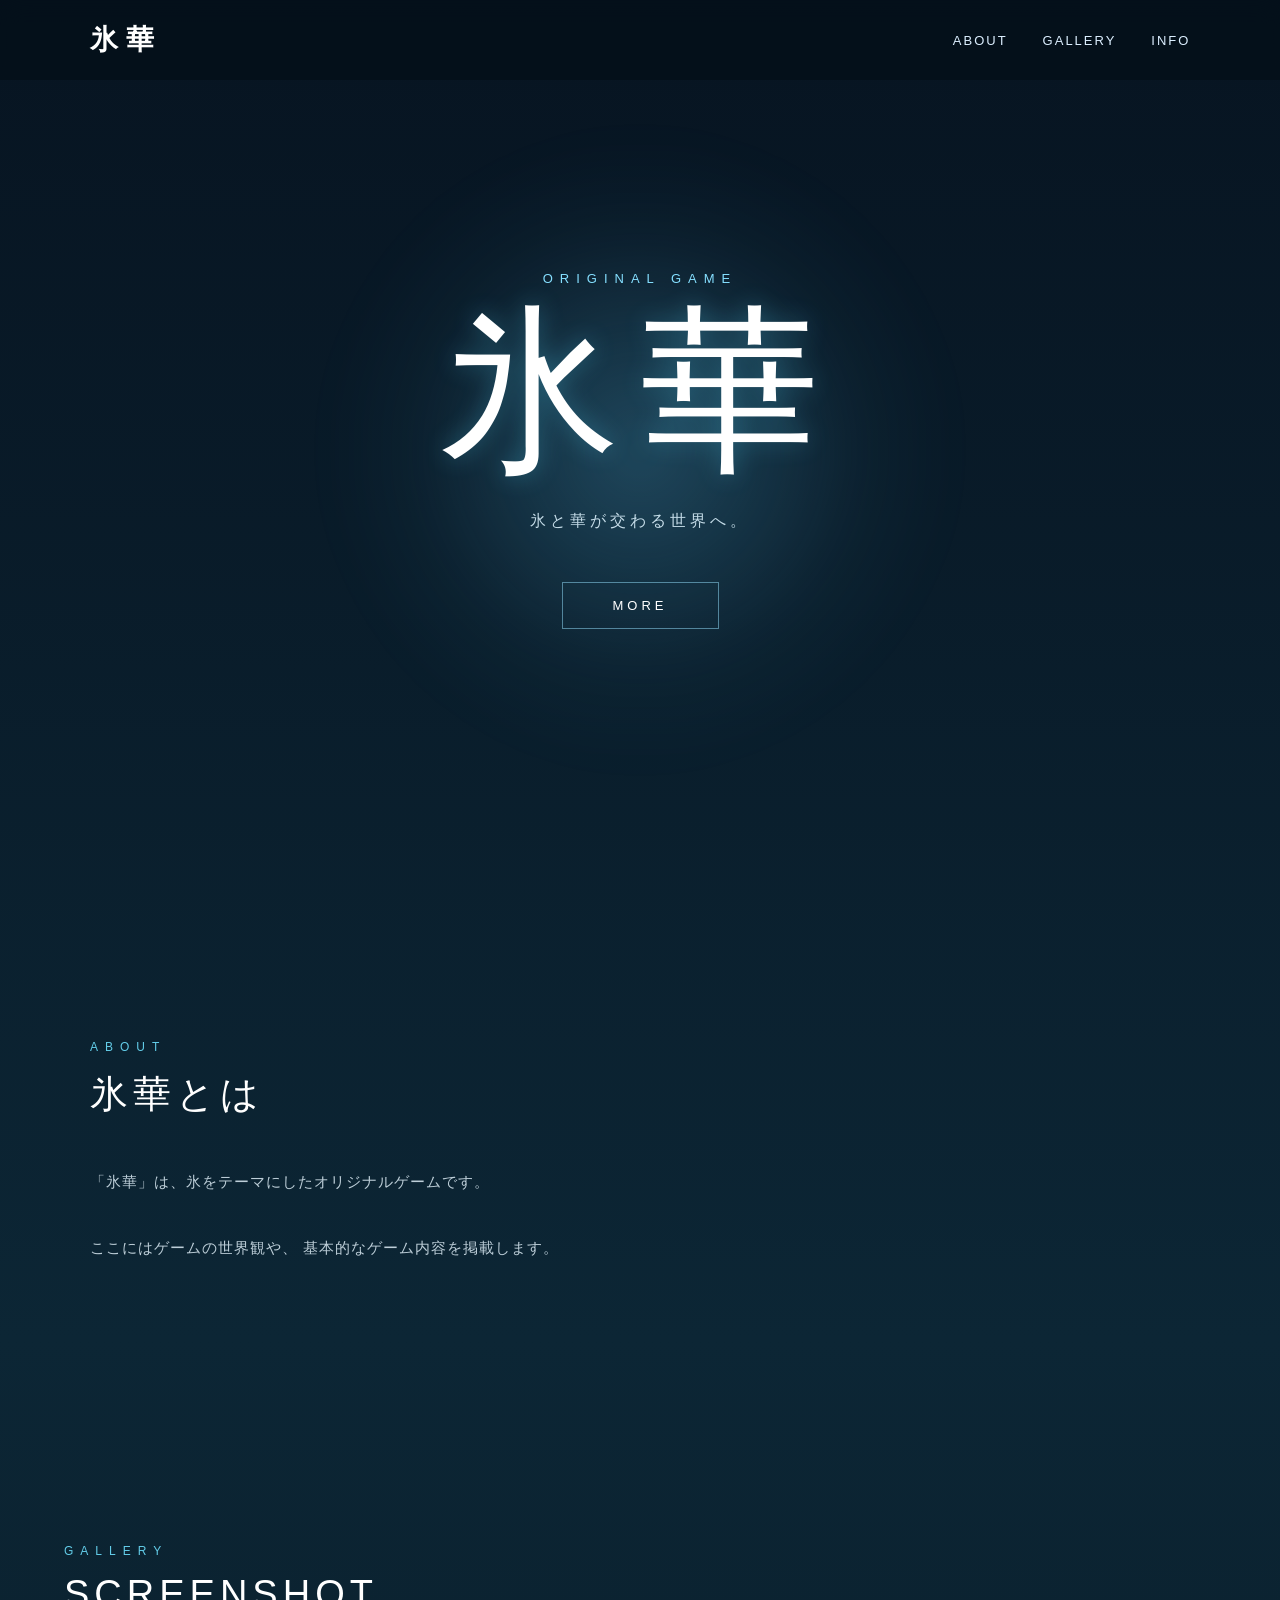
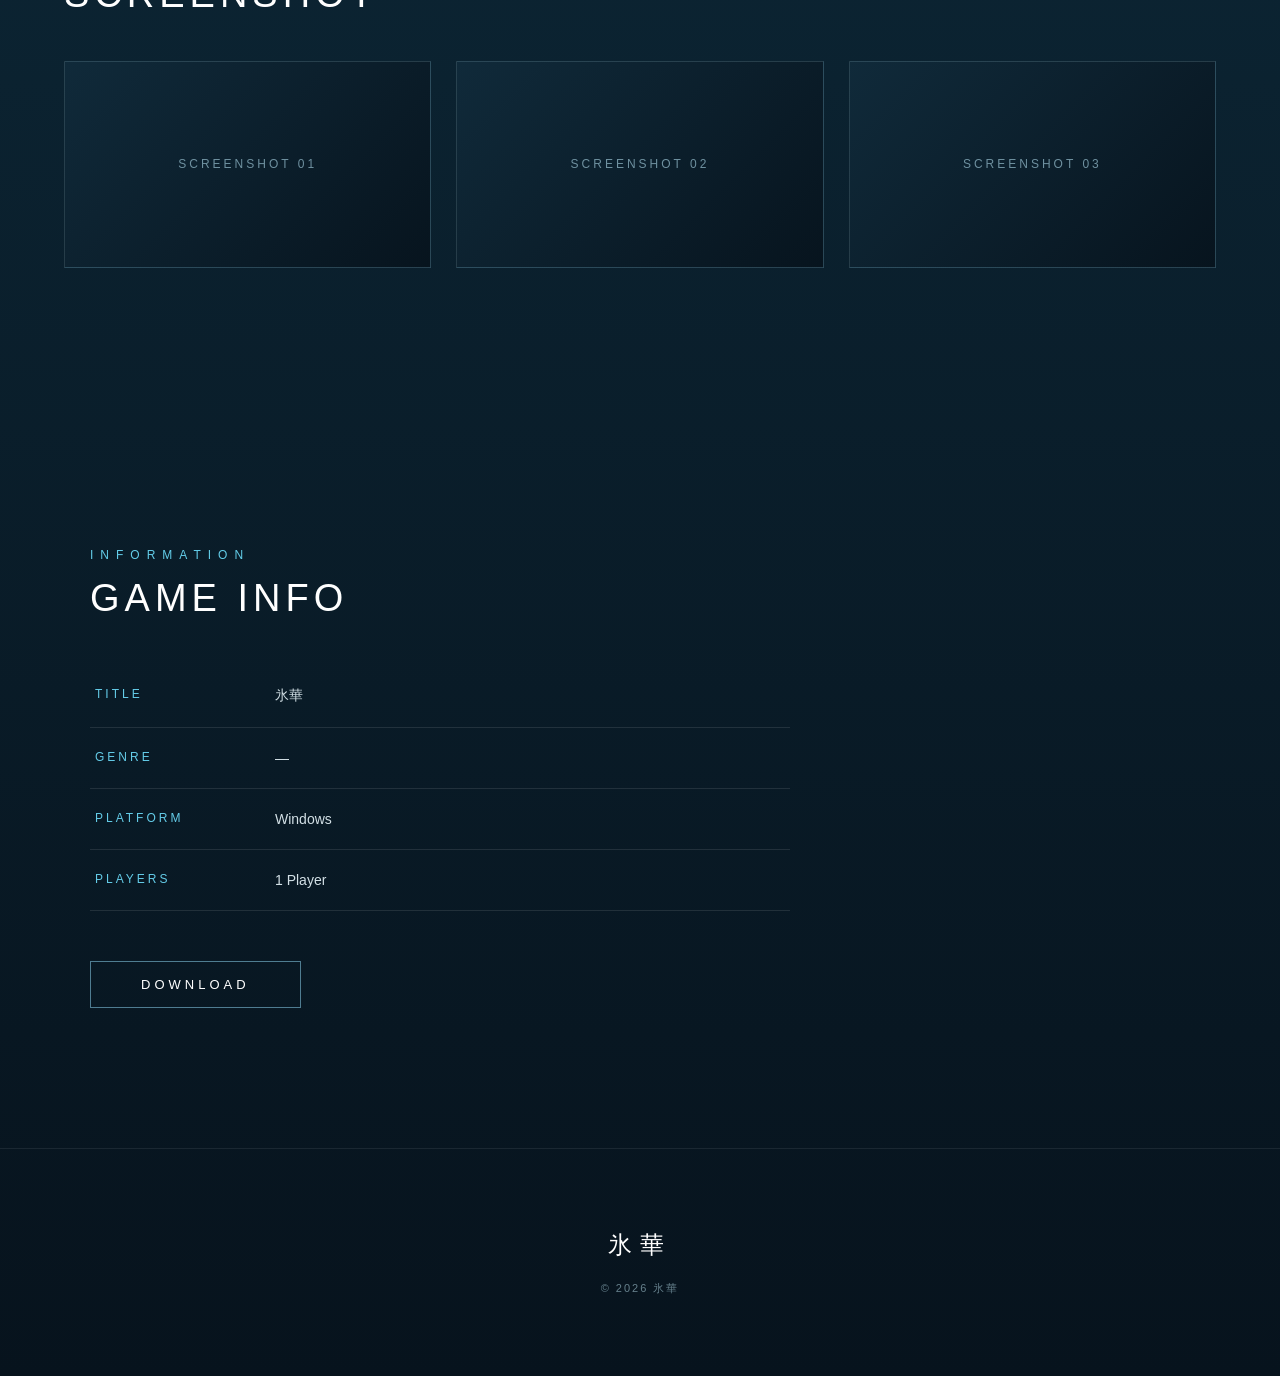
==== index.html @ 0c7f2f8b "Add files via upload" ====
<!DOCTYPE html>
<html lang="ja">
<head>
    <meta charset="UTF-8">
    <meta name="viewport" content="width=device-width, initial-scale=1.0">
    <title>氷華 | Official Website</title>
    <link rel="stylesheet" href="style.css">
</head>
<body>

    <header class="header">
        <div class="logo">氷華</div>

        <nav class="nav">
            <a href="#about">ABOUT</a>
            <a href="#gallery">GALLERY</a>
            <a href="#information">INFO</a>
        </nav>
    </header>

    <main>

        <section class="hero">
            <div class="hero-content">
                <p class="hero-subtitle">ORIGINAL GAME</p>

                <h1>氷華</h1>

                <p class="hero-description">
                    氷と華が交わる世界へ。
                </p>

                <a class="main-button" href="#about">
                    MORE
                </a>
            </div>
        </section>

        <section id="about" class="section">
            <p class="section-subtitle">ABOUT</p>

            <h2>氷華とは</h2>

            <p class="section-text">
                「氷華」は、氷をテーマにしたオリジナルゲームです。
                <br><br>
                ここにはゲームの世界観や、
                基本的なゲーム内容を掲載します。
            </p>
        </section>

        <section id="gallery" class="section gallery-section">
            <p class="section-subtitle">GALLERY</p>

            <h2>SCREENSHOT</h2>

            <div class="gallery">
                <div class="gallery-item">
                    SCREENSHOT 01
                </div>

                <div class="gallery-item">
                    SCREENSHOT 02
                </div>

                <div class="gallery-item">
                    SCREENSHOT 03
                </div>
            </div>
        </section>

        <section id="information" class="section">
            <p class="section-subtitle">INFORMATION</p>

            <h2>GAME INFO</h2>

            <div class="info-table">

                <div class="info-row">
                    <span>TITLE</span>
                    <p>氷華</p>
                </div>

                <div class="info-row">
                    <span>GENRE</span>
                    <p>―</p>
                </div>

                <div class="info-row">
                    <span>PLATFORM</span>
                    <p>Windows</p>
                </div>

                <div class="info-row">
                    <span>PLAYERS</span>
                    <p>1 Player</p>
                </div>

            </div>

            <a href="#" class="download-button">
                DOWNLOAD
            </a>
        </section>

    </main>

    <footer>
        <h2>氷華</h2>
        <p>© 2026 氷華</p>
    </footer>

    <script src="script.js"></script>
</body>
</html>
---- style.css ----
* {
    margin: 0;
    padding: 0;
    box-sizing: border-box;
}

html {
    scroll-behavior: smooth;
}

body {
    font-family:
        "Yu Gothic",
        "YuGothic",
        "Hiragino Kaku Gothic ProN",
        sans-serif;

    color: #ffffff;

    background:
        linear-gradient(
            180deg,
            #071421 0%,
            #0c2635 45%,
            #07131d 100%
        );

    min-height: 100vh;
}

.header {
    position: fixed;
    top: 0;
    left: 0;

    width: 100%;
    height: 80px;

    padding: 0 7%;

    display: flex;
    align-items: center;
    justify-content: space-between;

    background: rgba(5, 15, 25, 0.75);

    backdrop-filter: blur(12px);

    z-index: 1000;
}

.logo {
    font-size: 28px;
    font-weight: bold;
    letter-spacing: 8px;
}

.nav {
    display: flex;
    gap: 35px;
}

.nav a {
    color: #dcefff;
    text-decoration: none;
    font-size: 13px;
    letter-spacing: 2px;
    transition: color 0.3s ease;
}

.nav a:hover {
    color: #8fe7ff;
}

.hero {
    height: 100vh;
    min-height: 650px;

    display: flex;
    align-items: center;
    justify-content: center;

    text-align: center;

    position: relative;
    overflow: hidden;
}

.hero::before {
    content: "";

    position: absolute;

    width: 650px;
    height: 650px;

    border-radius: 50%;

    background:
        radial-gradient(
            circle,
            rgba(100, 210, 255, 0.25),
            rgba(100, 210, 255, 0.03) 50%,
            transparent 70%
        );

    filter: blur(20px);
}

.hero-content {
    position: relative;
    z-index: 1;
}

.hero-subtitle {
    margin-bottom: 15px;

    color: #85dfff;

    font-size: 13px;
    letter-spacing: 7px;
}

.hero h1 {
    font-size: clamp(80px, 15vw, 180px);

    font-weight: 300;
    letter-spacing: 20px;
    line-height: 1;

    text-shadow:
        0 0 25px
        rgba(90, 220, 255, 0.3);
}

.hero-description {
    margin-top: 30px;

    color: #c5dce8;

    font-size: 16px;
    letter-spacing: 4px;
}

.main-button,
.download-button {
    display: inline-block;

    margin-top: 50px;

    padding: 15px 50px;

    border:
        1px solid
        rgba(150, 225, 255, 0.5);

    color: #ffffff;

    text-decoration: none;

    font-size: 13px;
    letter-spacing: 4px;

    transition: 0.3s ease;
}

.main-button:hover,
.download-button:hover {
    color: #071421;

    background: #a7eaff;

    box-shadow:
        0 0 30px
        rgba(100, 220, 255, 0.4);
}

.section {
    width: min(1100px, 90%);

    margin: 0 auto;

    padding: 140px 0;
}

.section-subtitle {
    margin-bottom: 15px;

    color: #63cde9;

    font-size: 12px;
    letter-spacing: 7px;
}

.section h2 {
    margin-bottom: 45px;

    font-size: 38px;
    font-weight: 400;
    letter-spacing: 5px;
}

.section-text {
    max-width: 700px;

    color: #bdced8;

    font-size: 15px;
    line-height: 2.2;
    letter-spacing: 1px;
}

.gallery-section {
    width: 100%;

    padding-left: 5%;
    padding-right: 5%;
}

.gallery {
    display: grid;

    grid-template-columns:
        repeat(3, 1fr);

    gap: 25px;
}

.gallery-item {
    aspect-ratio: 16 / 9;

    display: flex;
    align-items: center;
    justify-content: center;

    border:
        1px solid
        rgba(160, 220, 240, 0.2);

    background:
        linear-gradient(
            135deg,
            #102a3a,
            #07141e
        );

    color: #6f91a0;

    font-size: 12px;
    letter-spacing: 3px;
}

.info-table {
    max-width: 700px;
}

.info-row {
    display: grid;

    grid-template-columns:
        180px
        1fr;

    padding: 22px 5px;

    border-bottom:
        1px solid
        rgba(255, 255, 255, 0.1);
}

.info-row span {
    color: #64cce8;

    font-size: 12px;
    letter-spacing: 3px;
}

.info-row p {
    color: #d3e0e6;
    font-size: 14px;
}

footer {
    padding: 80px 20px;

    text-align: center;

    border-top:
        1px solid
        rgba(255, 255, 255, 0.08);
}

footer h2 {
    margin-bottom: 20px;

    font-size: 24px;
    font-weight: 400;
    letter-spacing: 8px;
}

footer p {
    color: #66808c;

    font-size: 11px;
    letter-spacing: 2px;
}

@media (max-width: 700px) {

    .header {
        height: 65px;
        padding: 0 20px;
    }

    .logo {
        font-size: 20px;
        letter-spacing: 5px;
    }

    .nav {
        gap: 15px;
    }

    .nav a {
        font-size: 10px;
        letter-spacing: 1px;
    }

    .hero h1 {
        font-size: 65px;
        letter-spacing: 10px;
    }

    .hero-description {
        font-size: 13px;
        letter-spacing: 2px;
    }

    .section {
        padding: 100px 0;
    }

    .gallery {
        grid-template-columns: 1fr;
    }

    .info-row {
        grid-template-columns: 110px 1fr;
    }
}
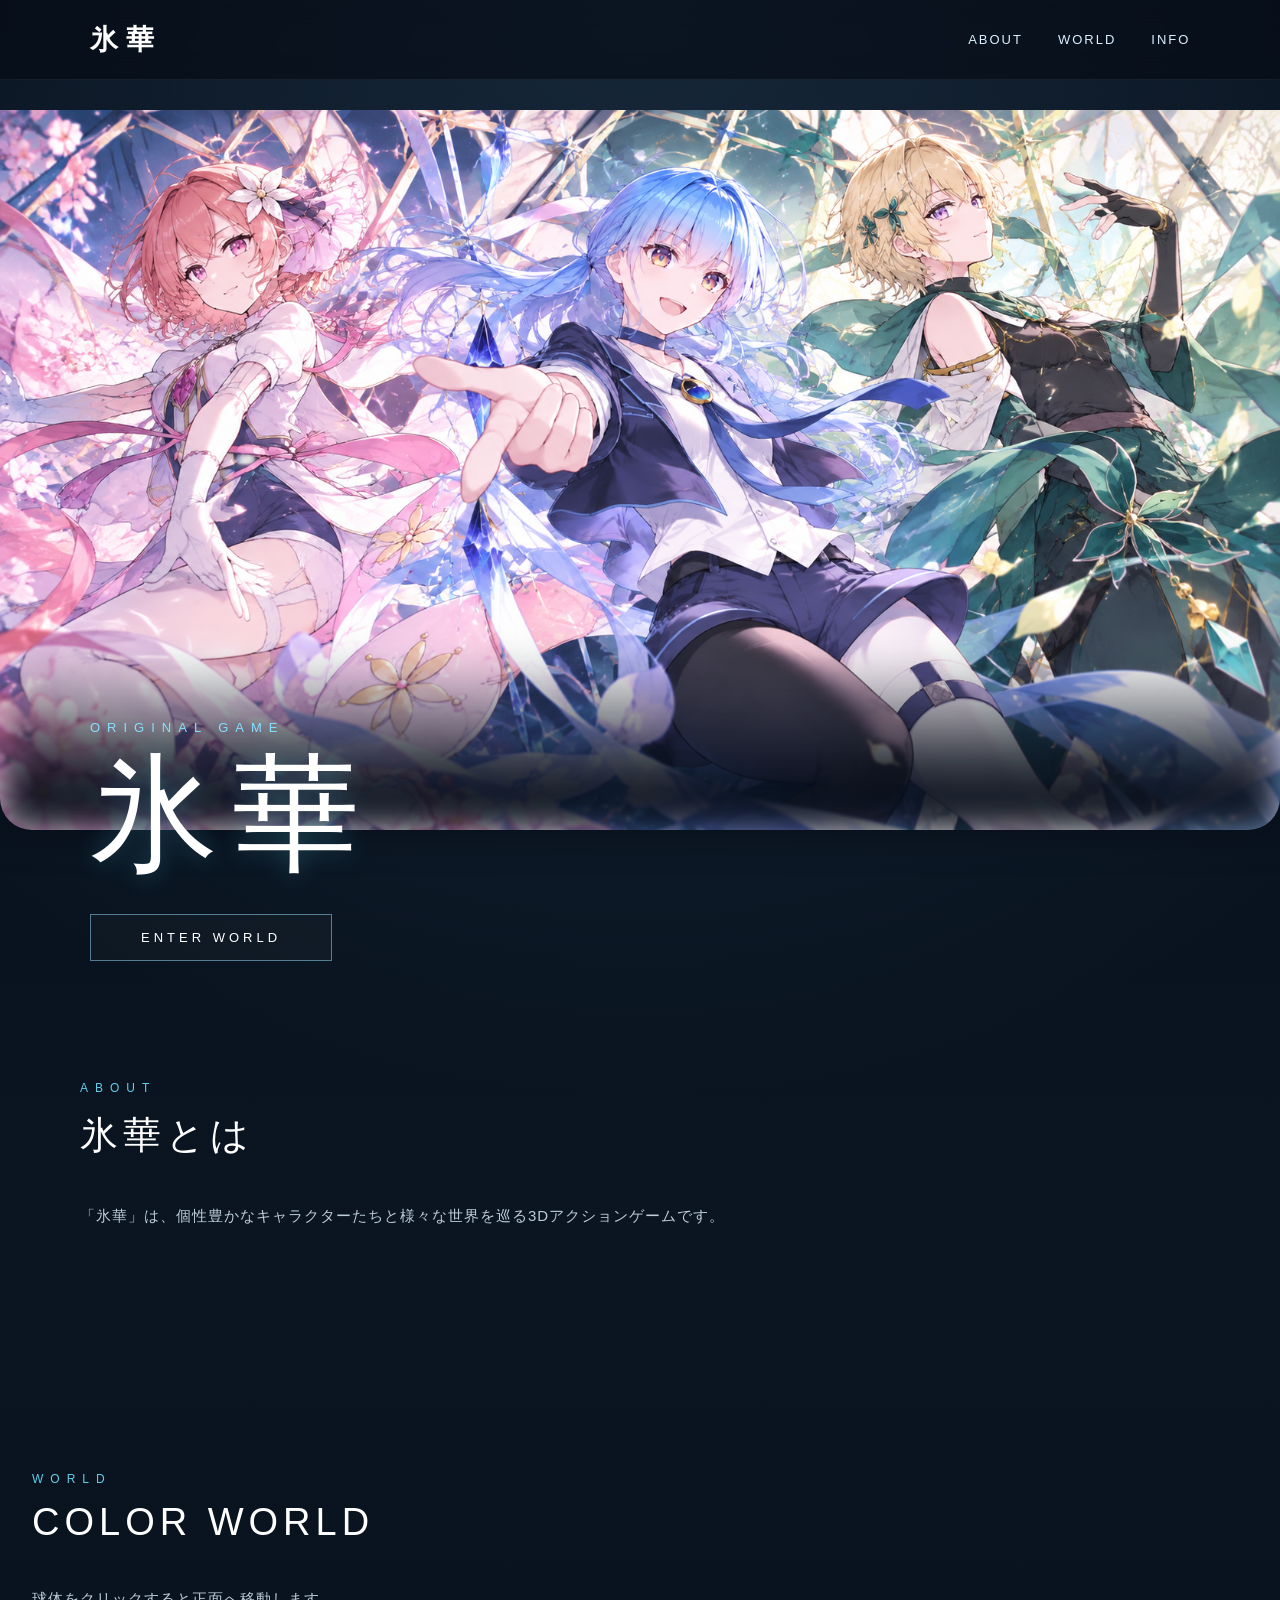
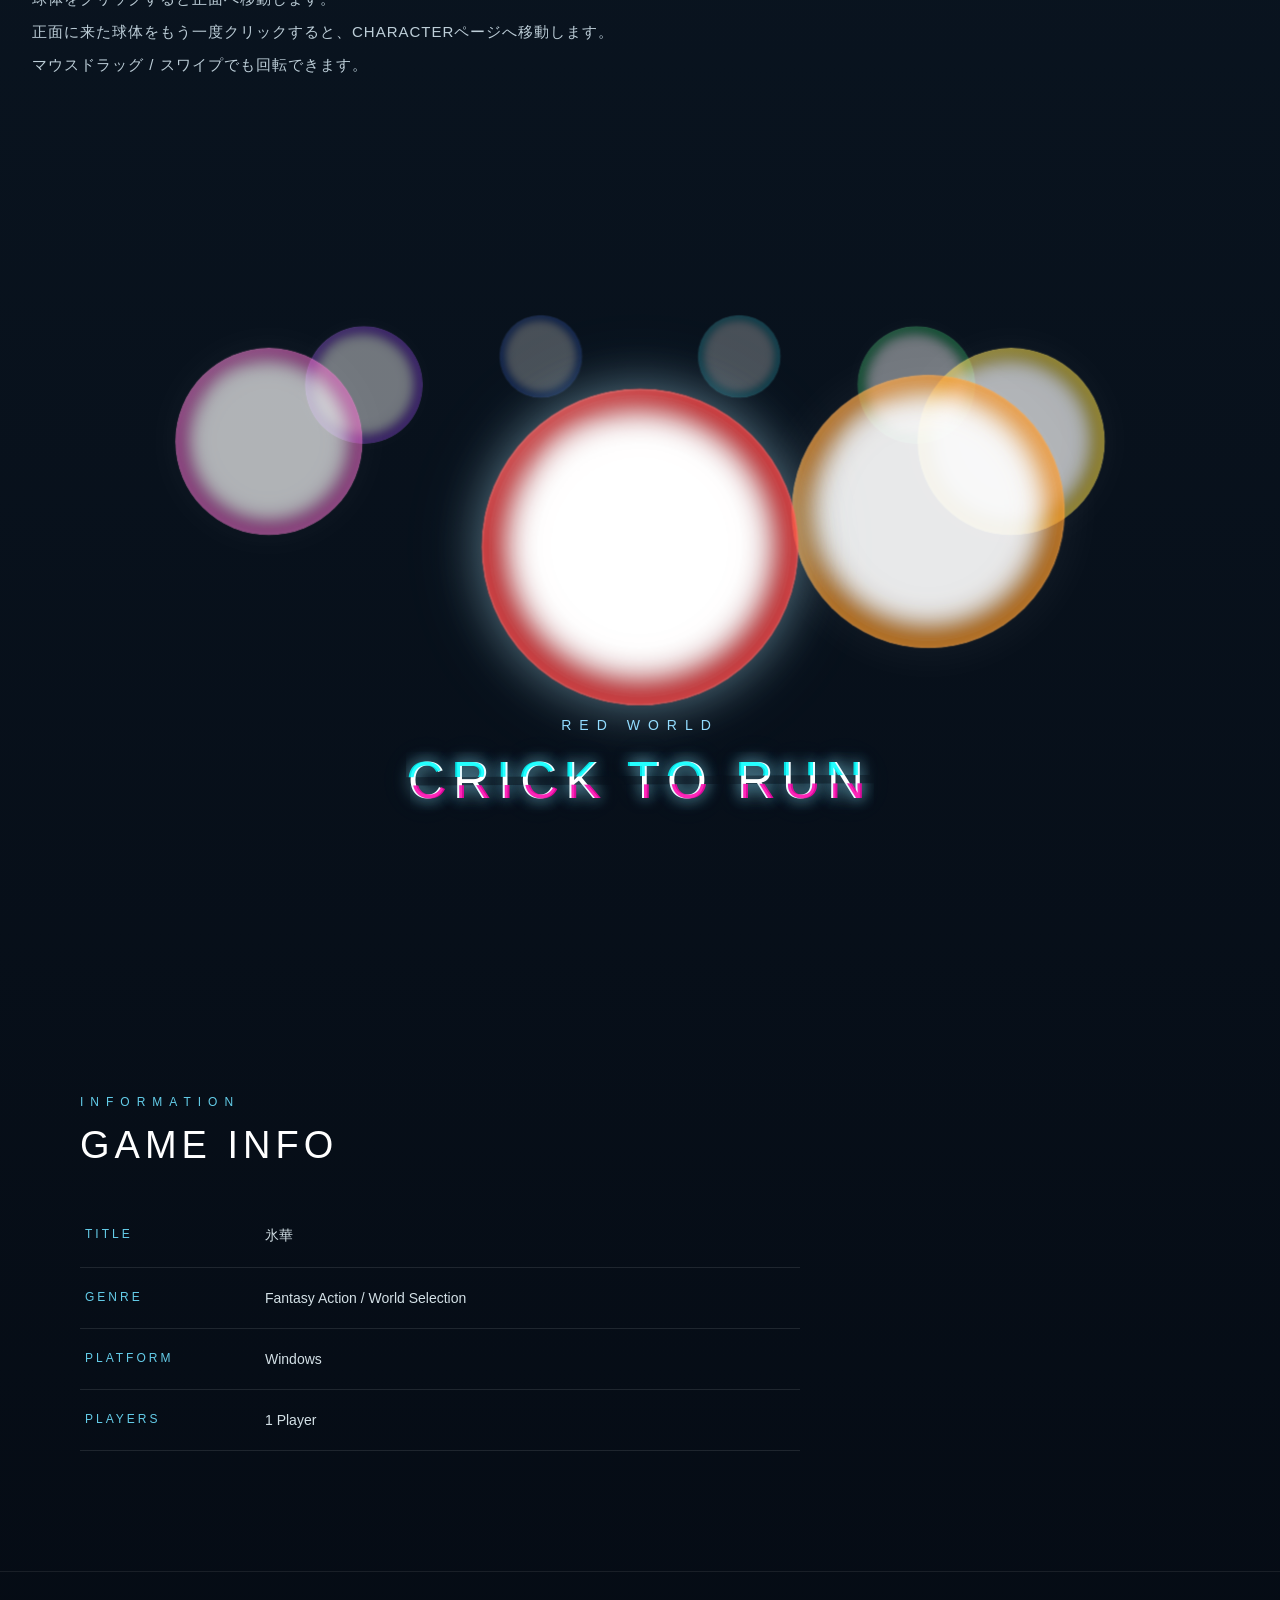
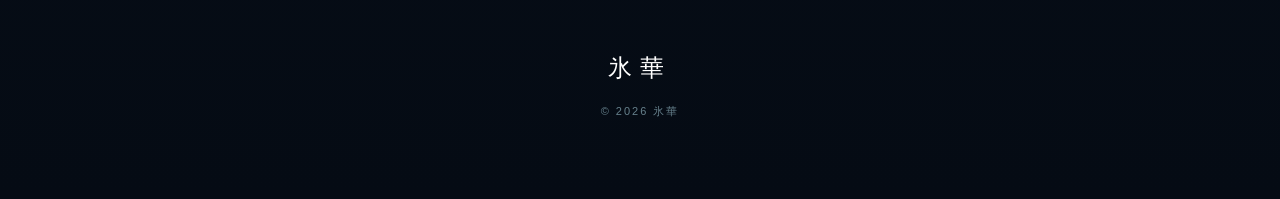
==== commit 62b04723: "Add files via upload" ====
--- a/index.html
+++ b/index.html
@@ -13,69 +13,107 @@
 
         <nav class="nav">
             <a href="#about">ABOUT</a>
-            <a href="#gallery">GALLERY</a>
+            <a href="#world">WORLD</a>
             <a href="#information">INFO</a>
         </nav>
     </header>
 
     <main>
 
-        <section class="hero">
-            <div class="hero-content">
+        <section class="top-visual">
+            <div class="top-visual-inner">
+                <img
+                    src="assets/hero_cast.png"
+                    alt="氷華 キャラクタービジュアル"
+                    class="top-visual-image"
+                >
+            </div>
+
+            <div class="top-visual-copy">
                 <p class="hero-subtitle">ORIGINAL GAME</p>
-
                 <h1>氷華</h1>
-
-                <p class="hero-description">
-                    氷と華が交わる世界へ。
-                </p>
-
-                <a class="main-button" href="#about">
-                    MORE
-                </a>
+                <a class="main-button" href="#world">ENTER WORLD</a>
             </div>
         </section>
 
         <section id="about" class="section">
             <p class="section-subtitle">ABOUT</p>
-
             <h2>氷華とは</h2>
 
             <p class="section-text">
-                「氷華」は、氷をテーマにしたオリジナルゲームです。
-                <br><br>
-                ここにはゲームの世界観や、
-                基本的なゲーム内容を掲載します。
+                「氷華」は、個性豊かなキャラクターたちと様々な世界を巡る3Dアクションゲームです。
             </p>
         </section>
 
-        <section id="gallery" class="section gallery-section">
-            <p class="section-subtitle">GALLERY</p>
+        <section id="world" class="section world-section">
+            <p class="section-subtitle">WORLD</p>
+            <h2>COLOR WORLD</h2>
 
-            <h2>SCREENSHOT</h2>
+            <p class="section-text world-guide">
+                球体をクリックすると正面へ移動します。<br>
+                正面に来た球体をもう一度クリックすると、CHARACTERページへ移動します。<br>
+                マウスドラッグ / スワイプでも回転できます。
+            </p>
 
-            <div class="gallery">
-                <div class="gallery-item">
-                    SCREENSHOT 01
+            <div class="world-stage">
+
+                <div class="world-ring-wrap" id="worldRingWrap">
+                    <div class="world-ring" id="worldRing">
+
+                        <button class="world-item" data-index="0" data-world="red" data-color-name="RED" type="button">
+                            <span class="world-color red"></span>
+                        </button>
+
+                        <button class="world-item" data-index="1" data-world="orange" data-color-name="ORANGE" type="button">
+                            <span class="world-color orange"></span>
+                        </button>
+
+                        <button class="world-item" data-index="2" data-world="yellow" data-color-name="YELLOW" type="button">
+                            <span class="world-color yellow"></span>
+                        </button>
+
+                        <button class="world-item" data-index="3" data-world="green" data-color-name="GREEN" type="button">
+                            <span class="world-color green"></span>
+                        </button>
+
+                        <button class="world-item" data-index="4" data-world="water" data-color-name="WATER" type="button">
+                            <span class="world-color water"></span>
+                        </button>
+
+                        <button class="world-item" data-index="5" data-world="blue" data-color-name="BLUE" type="button">
+                            <span class="world-color blue"></span>
+                        </button>
+
+                        <button class="world-item" data-index="6" data-world="purple" data-color-name="PURPLE" type="button">
+                            <span class="world-color purple"></span>
+                        </button>
+
+                        <button class="world-item" data-index="7" data-world="pink" data-color-name="PINK" type="button">
+                            <span class="world-color pink"></span>
+                        </button>
+
+                        <button class="world-item" data-index="8" data-world="clear" data-color-name="CLEAR" type="button">
+                            <span class="world-color clear"></span>
+                        </button>
+
+                    </div>
                 </div>
 
-                <div class="gallery-item">
-                    SCREENSHOT 02
-                </div>
+                <div class="world-ui">
+                    <p class="world-selected-label" id="worldSelectedLabel">RED WORLD</p>
 
-                <div class="gallery-item">
-                    SCREENSHOT 03
+                    <div class="glitch-wrap" id="glitchWrap">
+                        <p class="glitch-text" data-text="Crick to Run">Crick to Run</p>
+                    </div>
                 </div>
             </div>
         </section>
 
         <section id="information" class="section">
             <p class="section-subtitle">INFORMATION</p>
-
             <h2>GAME INFO</h2>
 
             <div class="info-table">
-
                 <div class="info-row">
                     <span>TITLE</span>
                     <p>氷華</p>
@@ -83,7 +121,7 @@
 
                 <div class="info-row">
                     <span>GENRE</span>
-                    <p>―</p>
+                    <p>Fantasy Action / World Selection</p>
                 </div>
 
                 <div class="info-row">
@@ -95,12 +133,7 @@
                     <span>PLAYERS</span>
                     <p>1 Player</p>
                 </div>
-
             </div>
-
-            <a href="#" class="download-button">
-                DOWNLOAD
-            </a>
         </section>
 
     </main>
--- a/style.css
+++ b/style.css
@@ -18,15 +18,25 @@
     color: #ffffff;
 
     background:
+        radial-gradient(
+            circle at top,
+            rgba(120, 195, 255, 0.14) 0%,
+            rgba(0, 0, 0, 0) 32%
+        ),
         linear-gradient(
             180deg,
-            #071421 0%,
-            #0c2635 45%,
-            #07131d 100%
+            #060d18 0%,
+            #0a1521 36%,
+            #050b14 100%
         );
 
     min-height: 100vh;
-}
+    overflow-x: hidden;
+}
+
+/* =========================================================
+   Header
+========================================================= */
 
 .header {
     position: fixed;
@@ -42,11 +52,11 @@
     align-items: center;
     justify-content: space-between;
 
-    background: rgba(5, 15, 25, 0.75);
-
+    background: rgba(4, 10, 18, 0.58);
     backdrop-filter: blur(12px);
 
     z-index: 1000;
+    border-bottom: 1px solid rgba(180, 220, 255, 0.08);
 }
 
 .logo {
@@ -72,205 +82,370 @@
     color: #8fe7ff;
 }
 
-.hero {
-    height: 100vh;
-    min-height: 650px;
-
-    display: flex;
-    align-items: center;
-    justify-content: center;
-
-    text-align: center;
-
-    position: relative;
+/* =========================================================
+   Top Visual
+========================================================= */
+
+.top-visual {
+    position: relative;
+    min-height: 820px;
+    padding-top: 110px;
     overflow: hidden;
 }
 
-.hero::before {
+.top-visual-inner {
+    width: min(1500px, 100%);
+    margin: 0 auto;
+    position: relative;
+}
+
+.top-visual-image {
+    display: block;
+    width: 100%;
+    height: auto;
+    object-fit: cover;
+    border-radius: 0 0 32px 32px;
+}
+
+.top-visual-inner::after {
     content: "";
-
     position: absolute;
-
-    width: 650px;
-    height: 650px;
-
-    border-radius: 50%;
-
+    left: 0;
+    right: 0;
+    bottom: -2px;
+    height: 180px;
     background:
-        radial-gradient(
-            circle,
-            rgba(100, 210, 255, 0.25),
-            rgba(100, 210, 255, 0.03) 50%,
-            transparent 70%
+        linear-gradient(
+            180deg,
+            rgba(6, 13, 24, 0) 0%,
+            rgba(6, 13, 24, 0.5) 40%,
+            rgba(6, 13, 24, 0.88) 68%,
+            rgba(6, 13, 24, 1) 100%
         );
-
-    filter: blur(20px);
-}
-
-.hero-content {
-    position: relative;
-    z-index: 1;
+    filter: blur(18px);
+    pointer-events: none;
+}
+
+.top-visual-copy {
+    position: relative;
+    z-index: 2;
+    width: min(1100px, 90%);
+    margin: -110px auto 0;
+    text-align: left;
+}
+
+.sub-visual .top-visual-copy {
+    margin-top: -95px;
 }
 
 .hero-subtitle {
     margin-bottom: 15px;
-
     color: #85dfff;
-
     font-size: 13px;
     letter-spacing: 7px;
 }
 
-.hero h1 {
-    font-size: clamp(80px, 15vw, 180px);
-
+.top-visual-copy h1 {
+    font-size: clamp(62px, 10vw, 148px);
     font-weight: 300;
-    letter-spacing: 20px;
+    letter-spacing: 14px;
     line-height: 1;
-
-    text-shadow:
-        0 0 25px
-        rgba(90, 220, 255, 0.3);
+    text-shadow: 0 0 25px rgba(90, 220, 255, 0.3);
 }
 
 .hero-description {
-    margin-top: 30px;
-
-    color: #c5dce8;
-
+    margin-top: 24px;
+    color: #d7e7ef;
     font-size: 16px;
-    letter-spacing: 4px;
-}
-
-.main-button,
-.download-button {
+    letter-spacing: 3px;
+    line-height: 2;
+}
+
+.main-button {
     display: inline-block;
-
-    margin-top: 50px;
-
+    margin-top: 36px;
     padding: 15px 50px;
-
-    border:
-        1px solid
-        rgba(150, 225, 255, 0.5);
-
+    border: 1px solid rgba(150, 225, 255, 0.5);
     color: #ffffff;
-
     text-decoration: none;
-
     font-size: 13px;
     letter-spacing: 4px;
-
     transition: 0.3s ease;
-}
-
-.main-button:hover,
-.download-button:hover {
+    background: rgba(255, 255, 255, 0.02);
+}
+
+.main-button:hover {
     color: #071421;
-
     background: #a7eaff;
-
-    box-shadow:
-        0 0 30px
-        rgba(100, 220, 255, 0.4);
-}
+    box-shadow: 0 0 30px rgba(100, 220, 255, 0.4);
+}
+
+/* =========================================================
+   Section
+========================================================= */
 
 .section {
-    width: min(1100px, 90%);
-
+    width: min(1120px, 90%);
     margin: 0 auto;
-
-    padding: 140px 0;
+    padding: 120px 0;
 }
 
 .section-subtitle {
     margin-bottom: 15px;
-
     color: #63cde9;
-
     font-size: 12px;
     letter-spacing: 7px;
 }
 
 .section h2 {
-    margin-bottom: 45px;
-
+    margin-bottom: 38px;
     font-size: 38px;
     font-weight: 400;
     letter-spacing: 5px;
 }
 
 .section-text {
-    max-width: 700px;
-
+    max-width: 820px;
     color: #bdced8;
-
     font-size: 15px;
     line-height: 2.2;
     letter-spacing: 1px;
 }
 
-.gallery-section {
+/* =========================================================
+   World
+========================================================= */
+
+.world-section {
+    width: min(1320px, 95%);
+}
+
+.world-guide {
+    margin-bottom: 40px;
+}
+
+.world-stage {
+    margin-top: 38px;
+    padding: 24px 0 10px;
+}
+
+.world-ring-wrap {
+    perspective: 1400px;
+    perspective-origin: 50% 32%;
+    height: 560px;
+    position: relative;
+    touch-action: none;
+    user-select: none;
+}
+
+.world-ring {
+    position: relative;
     width: 100%;
-
-    padding-left: 5%;
-    padding-right: 5%;
-}
-
-.gallery {
-    display: grid;
-
-    grid-template-columns:
-        repeat(3, 1fr);
-
-    gap: 25px;
-}
-
-.gallery-item {
-    aspect-ratio: 16 / 9;
-
-    display: flex;
-    align-items: center;
-    justify-content: center;
-
-    border:
-        1px solid
-        rgba(160, 220, 240, 0.2);
-
+    height: 100%;
+    transform-style: preserve-3d;
+}
+
+.world-item {
+    position: absolute;
+    left: 50%;
+    top: 50%;
+
+    width: 190px;
+    height: 190px;
+
+    margin-left: -95px;
+    margin-top: -95px;
+
+    border: none;
+    background: transparent;
+    cursor: pointer;
+
+    transition:
+        transform 0.75s ease,
+        filter 0.35s ease,
+        opacity 0.35s ease;
+}
+
+.world-item:hover {
+    filter: brightness(1.12);
+}
+
+.world-item.is-active .world-color {
+    box-shadow:
+        0 0 28px rgba(180, 235, 255, 0.42),
+        0 0 54px rgba(180, 235, 255, 0.12),
+        inset 0 0 0 1px rgba(255, 255, 255, 0.12);
+}
+
+.world-color {
+    display: block;
+    width: 100%;
+    height: 100%;
+    border-radius: 50%;
+
+    background-image: url("assets/world_orb.png");
+    background-size: cover;
+    background-position: center;
+
+    box-shadow:
+        0 0 45px rgba(255, 255, 255, 0.08),
+        inset 0 0 0 1px rgba(255, 255, 255, 0.08);
+
+    position: relative;
+    overflow: hidden;
+}
+
+.world-color::before {
+    content: "";
+    position: absolute;
+    inset: 0;
+    border-radius: 50%;
     background:
-        linear-gradient(
-            135deg,
-            #102a3a,
-            #07141e
+        radial-gradient(
+            circle at 34% 26%,
+            rgba(255, 255, 255, 0.56) 0%,
+            rgba(255, 255, 255, 0.12) 18%,
+            rgba(255, 255, 255, 0) 40%
         );
-
-    color: #6f91a0;
-
-    font-size: 12px;
-    letter-spacing: 3px;
-}
+    pointer-events: none;
+}
+
+.world-color::after {
+    content: "";
+    position: absolute;
+    inset: 0;
+    border-radius: 50%;
+    mix-blend-mode: screen;
+    opacity: 0.92;
+}
+
+.world-color.red::after {
+    background: radial-gradient(circle, rgba(255,255,255,0.12) 0%, rgba(255,76,76,0.90) 74%);
+}
+
+.world-color.orange::after {
+    background: radial-gradient(circle, rgba(255,255,255,0.12) 0%, rgba(255,155,45,0.88) 74%);
+}
+
+.world-color.yellow::after {
+    background: radial-gradient(circle, rgba(255,255,255,0.14) 0%, rgba(255,224,75,0.92) 74%);
+}
+
+.world-color.green::after {
+    background: radial-gradient(circle, rgba(255,255,255,0.12) 0%, rgba(67,212,118,0.88) 74%);
+}
+
+.world-color.water::after {
+    background: radial-gradient(circle, rgba(255,255,255,0.13) 0%, rgba(72,239,255,0.90) 74%);
+}
+
+.world-color.blue::after {
+    background: radial-gradient(circle, rgba(255,255,255,0.12) 0%, rgba(78,126,255,0.90) 74%);
+}
+
+.world-color.purple::after {
+    background: radial-gradient(circle, rgba(255,255,255,0.12) 0%, rgba(167,86,255,0.90) 74%);
+}
+
+.world-color.pink::after {
+    background: radial-gradient(circle, rgba(255,255,255,0.12) 0%, rgba(255,118,214,0.90) 74%);
+}
+
+.world-color.clear::after {
+    background: radial-gradient(circle, rgba(255,255,255,0.25) 0%, rgba(255,255,255,0.24) 45%, rgba(255,255,255,0.06) 75%);
+}
+
+.world-color.clear {
+    background-image: none;
+    box-shadow: none;
+    opacity: 0;
+}
+
+.world-color.clear::before,
+.world-color.clear::after {
+    display: none;
+}
+
+.world-ui {
+    margin-top: 12px;
+    text-align: center;
+    min-height: 128px;
+}
+
+.world-selected-label {
+    font-size: 14px;
+    letter-spacing: 8px;
+    color: #91dbff;
+    margin-bottom: 18px;
+}
+
+.glitch-wrap {
+    display: inline-block;
+    position: relative;
+    opacity: 0;
+    transform: translateY(8px);
+    pointer-events: none;
+    transition:
+        opacity 0.35s ease,
+        transform 0.35s ease;
+}
+
+.glitch-wrap.show {
+    opacity: 1;
+    transform: translateY(0);
+}
+
+.glitch-text {
+    position: relative;
+    font-size: clamp(26px, 4vw, 54px);
+    letter-spacing: 8px;
+    text-transform: uppercase;
+    color: #ffffff;
+    text-shadow:
+        0 0 15px rgba(140, 230, 255, 0.55),
+        0 0 35px rgba(140, 230, 255, 0.18);
+    animation: glitchSkew 1.6s infinite steps(2, end);
+}
+
+.glitch-text::before,
+.glitch-text::after {
+    content: attr(data-text);
+    position: absolute;
+    inset: 0;
+    pointer-events: none;
+}
+
+.glitch-text::before {
+    color: rgba(0, 255, 255, 0.85);
+    transform: translate(-2px, 0);
+    clip-path: polygon(0 0, 100% 0, 100% 40%, 0 44%);
+    animation: glitchTop 1.1s infinite steps(2, end);
+}
+
+.glitch-text::after {
+    color: rgba(255, 0, 170, 0.85);
+    transform: translate(2px, 0);
+    clip-path: polygon(0 58%, 100% 54%, 100% 100%, 0 100%);
+    animation: glitchBottom 0.95s infinite steps(2, end);
+}
+
+/* =========================================================
+   Info
+========================================================= */
 
 .info-table {
-    max-width: 700px;
+    max-width: 720px;
 }
 
 .info-row {
     display: grid;
-
-    grid-template-columns:
-        180px
-        1fr;
-
+    grid-template-columns: 180px 1fr;
     padding: 22px 5px;
-
-    border-bottom:
-        1px solid
-        rgba(255, 255, 255, 0.1);
+    border-bottom: 1px solid rgba(255, 255, 255, 0.1);
 }
 
 .info-row span {
     color: #64cce8;
-
     font-size: 12px;
     letter-spacing: 3px;
 }
@@ -280,19 +455,75 @@
     font-size: 14px;
 }
 
+/* =========================================================
+   Character
+========================================================= */
+
+.character-page .section {
+    width: min(1220px, 92%);
+}
+
+.character-intro {
+    margin-bottom: 44px;
+}
+
+.character-grid {
+    display: grid;
+    grid-template-columns: repeat(3, 1fr);
+    gap: 28px;
+}
+
+.character-card {
+    padding: 24px;
+    border: 1px solid rgba(170, 225, 255, 0.14);
+    background:
+        linear-gradient(
+            180deg,
+            rgba(12, 29, 45, 0.88),
+            rgba(7, 17, 27, 0.88)
+        );
+    backdrop-filter: blur(8px);
+    min-height: 290px;
+}
+
+.character-chip {
+    display: inline-block;
+    margin-bottom: 18px;
+    padding: 8px 14px;
+    border-radius: 999px;
+    background: rgba(120, 205, 255, 0.12);
+    border: 1px solid rgba(120, 205, 255, 0.2);
+    color: #99dbff;
+    font-size: 12px;
+    letter-spacing: 2px;
+}
+
+.character-card h3 {
+    font-size: 26px;
+    font-weight: 400;
+    letter-spacing: 3px;
+    margin-bottom: 18px;
+    line-height: 1.5;
+}
+
+.character-card p {
+    color: #bed0dc;
+    line-height: 2;
+    font-size: 14px;
+}
+
+/* =========================================================
+   Footer
+========================================================= */
+
 footer {
     padding: 80px 20px;
-
     text-align: center;
-
-    border-top:
-        1px solid
-        rgba(255, 255, 255, 0.08);
+    border-top: 1px solid rgba(255, 255, 255, 0.08);
 }
 
 footer h2 {
     margin-bottom: 20px;
-
     font-size: 24px;
     font-weight: 400;
     letter-spacing: 8px;
@@ -300,12 +531,52 @@
 
 footer p {
     color: #66808c;
-
     font-size: 11px;
     letter-spacing: 2px;
 }
 
-@media (max-width: 700px) {
+/* =========================================================
+   Animation
+========================================================= */
+
+@keyframes glitchTop {
+    0% { transform: translate(-2px, -1px); }
+    20% { transform: translate(2px, 1px); }
+    40% { transform: translate(-3px, 0px); }
+    60% { transform: translate(1px, -1px); }
+    80% { transform: translate(-1px, 1px); }
+    100% { transform: translate(0px, 0px); }
+}
+
+@keyframes glitchBottom {
+    0% { transform: translate(2px, 1px); }
+    20% { transform: translate(-2px, -1px); }
+    40% { transform: translate(3px, 0px); }
+    60% { transform: translate(-1px, 1px); }
+    80% { transform: translate(1px, -1px); }
+    100% { transform: translate(0px, 0px); }
+}
+
+@keyframes glitchSkew {
+    0% { transform: skew(0deg); }
+    10% { transform: skew(-2deg); }
+    20% { transform: skew(0deg); }
+    30% { transform: skew(1deg); }
+    40% { transform: skew(0deg); }
+    100% { transform: skew(0deg); }
+}
+
+/* =========================================================
+   Responsive
+========================================================= */
+
+@media (max-width: 1000px) {
+    .character-grid {
+        grid-template-columns: 1fr 1fr;
+    }
+}
+
+@media (max-width: 760px) {
 
     .header {
         height: 65px;
@@ -326,25 +597,56 @@
         letter-spacing: 1px;
     }
 
-    .hero h1 {
-        font-size: 65px;
-        letter-spacing: 10px;
+    .top-visual {
+        min-height: 560px;
+        padding-top: 78px;
+    }
+
+    .top-visual-copy {
+        margin-top: -55px;
+    }
+
+    .top-visual-copy h1 {
+        font-size: 56px;
+        letter-spacing: 8px;
     }
 
     .hero-description {
         font-size: 13px;
         letter-spacing: 2px;
+        line-height: 1.9;
     }
 
     .section {
-        padding: 100px 0;
-    }
-
-    .gallery {
-        grid-template-columns: 1fr;
+        padding: 95px 0;
+    }
+
+    .world-ring-wrap {
+        height: 430px;
+    }
+
+    .world-item {
+        width: 120px;
+        height: 120px;
+        margin-left: -60px;
+        margin-top: -60px;
+    }
+
+    .world-selected-label {
+        letter-spacing: 4px;
+        font-size: 12px;
+    }
+
+    .glitch-text {
+        font-size: 24px;
+        letter-spacing: 4px;
     }
 
     .info-row {
         grid-template-columns: 110px 1fr;
     }
-}
+
+    .character-grid {
+        grid-template-columns: 1fr;
+    }
+}
